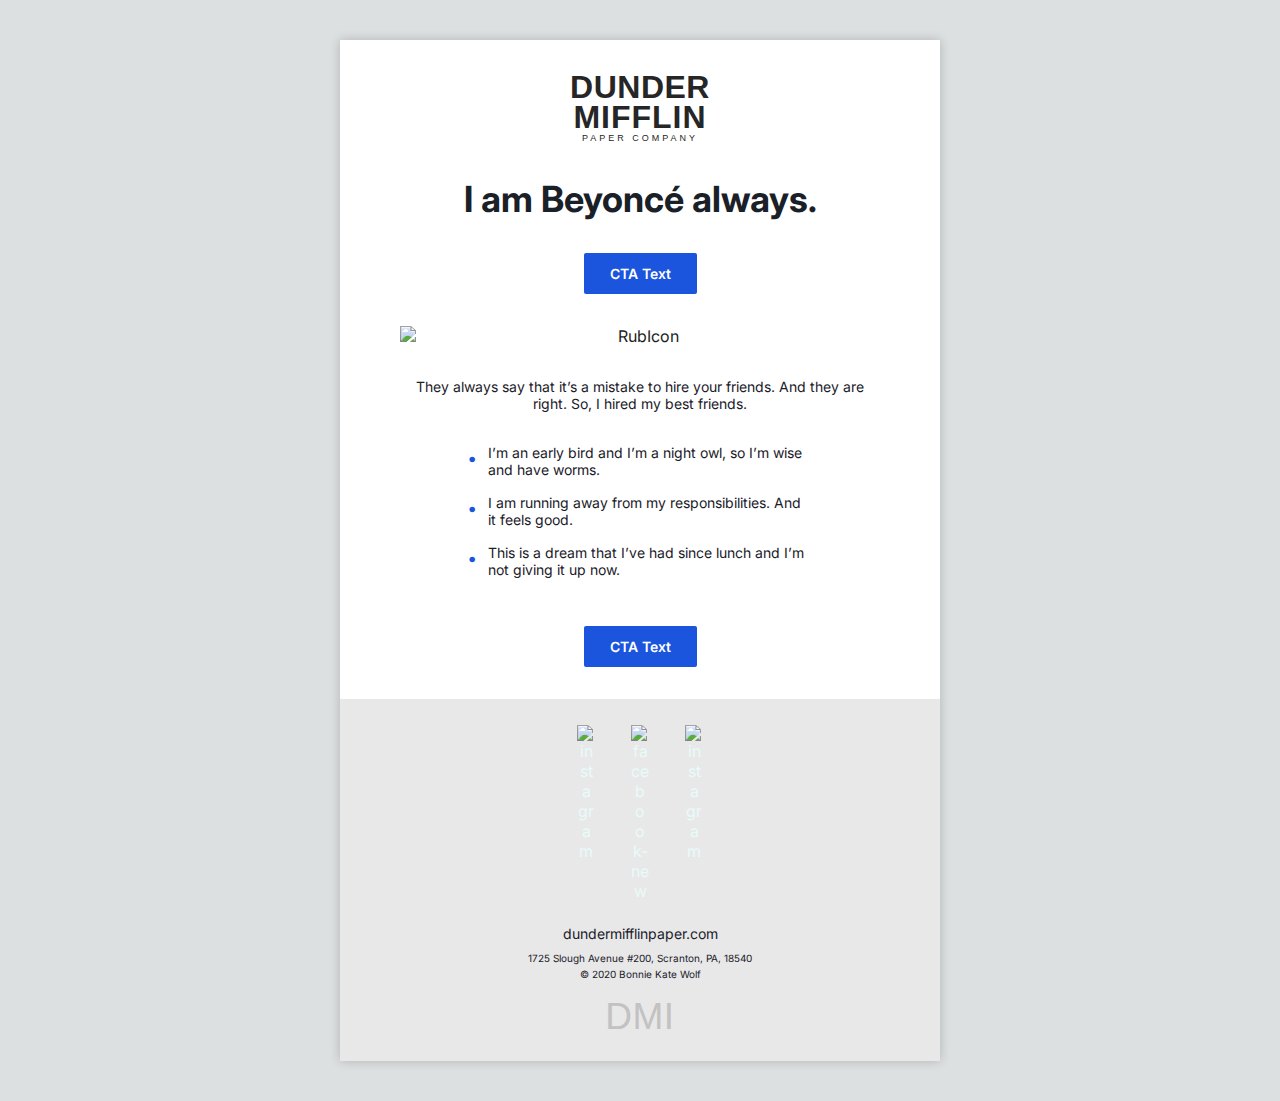
==== bullets.html @ 0cfd828e "first commit" ====
<!DOCTYPE HTML PUBLIC "-//W3C//DTD HTML 4.01 Transitional//EN" "http://www.w3.org/TR/html4/loose.dtd">
<html xmlns="http://www.w3.org/1999/xhtml" lang="ru">

<head>
    <meta http-equiv="content-type" content="text/html" charset="UTF-8" />
    <meta name="x-apple-disable-message-reformatting">
    <title>WP plugins</title>
    <style type="text/css">
        @import url('https://fonts.googleapis.com/css2?family=Inter:ital,opsz,wght@0,14..32,100..900;1,14..32,100..900&display=swap');
        @import url('https://fonts.cdnfonts.com/css/impact');
        @import url('https://fonts.cdnfonts.com/css/futura-pt');

        html {
            -webkit-text-size-adjust: none;
            -ms-text-size-adjust: none;
        }

        .inter {
            font-family: "Inter", serif;
        }

        table {
            border-spacing: 0;
            mso-cellspacing: 0;
            mso-padding-alt: 0;
        }

        td {
            padding: 0;
        }

        #outlook a {
            padding: 0;
        }

        a {
            text-decoration: none;
            color: #e8fbfa;
            font-size: 16px;
        }



        @media screen and (max-width: 599.98px) {}

        @media screen and (max-width: 399.98px) {

            .mobile-col-padding {
                padding-right: 0 !important;
                padding-left: 0 !important;
            }

            .two-columns .column img {
                width: 100% !important;
                max-width: 100% !important;
            }
        }
    </style>
    <!--[if (gte mso 9)|(IE)]>
        <style type="text/css">
            table {border-collapse: collapse !important;}
        </style>
    <![endif]-->

    <!--[if (gte mso 9)|(IE)]>
        <xml>
            <o:OfficeDocumentSettings>
            <o:AllowPNG/>
            <o:PixelsPerInch>96</o:PixelsPerInch>
            </o:OfficeDocumentSettings>
        </xml>
    <![endif]-->
</head>

<body style="margin:0; padding:0; min-width:100%; background-color: #dde0e1;">
    <!--[if (gte mso 9)|(IE)]>
        <style type="text/css">
            body {background-color: #dde0e1!important;}
            body, table, td, p, a {font-family: sans-serif, Arial, Helvetica!important;}
        </style>
     <![endif]-->
    <center style="width: 100%; table-layout:fixed; background-color: #dde0e1; padding-top: 40px; padding-bottom: 40px;">

        <!-- Preheader (remove comment) -->

        <div class="preheader" style="margin: 0; font-size: 0px; font-color:#ffffff; line-height: 1px; mso-line-height-rule:exactly; display: none;max-width: 0px;max-height: 0px;opacity: 0;overflow: hidden; mso-hide:all;">
            Макет письма Dunder Mifflin verstaem.online
        </div>

        <!-- End Preheader (remove comment) -->
        <!--[if (gte mso 9)|(IE)]>
          <table width="600" align="center" border="0" cellspacing="0" cellpadding="0" role="presentation"
            style="color:#1C1E23;">
            <tr>
            <td>
        <![endif]-->
        <div style="max-width: 600px; background-color: #fafdfe; box-shadow: 0 0 10px rgba(0, 0, 0, .2);">

            <!--[if (gte mso 9)|(IE)]>
            <table width="600" align="center" border="0" cellspacing="0" cellpadding="0" role="presentation" style="color:#fafdfe; ">
                <tr><td>
            <![endif]-->
            <table align="center" border="0" cellspacing="0" cellpadding="0" role="presentation"
                style="color:#1C1E23; font-family: Inter, Arial, 'MS Sans Serif', sans-serif; background-color: #ffffff; margin:0; padding:0px;width: 100%; max-width: 600px;">
                <tbody>
                    <tr align="center">
                        <td align="center">
                            <!-- LOGO -->
                            <table align="center" border="0" cellspacing="0" cellpadding="0" role="presentation" style="padding: 32px; margin:0; width: 100%; max-width: 600px;">
                                <tbody>
                                    <tr style="padding: 0; margin: 0;">
                                        <td style="line-height: 30px;">
                                            <p style="margin: 0; margin: 0; text-align: center; font-family: 'Impact', sans-serif; font-size: 32px; font-weight: 900; color: #262626; letter-spacing: 0.5px;">
                                                DUNDER</p>
                                            <p style="margin: 0; margin: 0; text-align: center; font-family: 'Impact', sans-serif; font-size: 32px; font-weight: 900; color: #262626; letter-spacing: 1px;">
                                                MIFFLIN</p>
                                            <p style="margin: 0; margin: 0; text-align: center; font-family: 'Futura PT', sans-serif; font-size: 9px; font-weight: 400; color: #262626; text-transform: uppercase; letter-spacing: 3px; line-height: 13px;">
                                                Paper Company</p>
                                        </td>
                                    </tr>
                                </tbody>
                            </table>
                            <!-- End Logo -->
                        </td>
                    </tr>
                    <!-- Title -->
                    <tr align="center">
                        <td align="center">
                            <table align="center" border="0" cellspacing="0" cellpadding="0" role="presentation" style="padding: 0; margin:0; width: 100%; max-width: 600px;">
                                <tbody>
                                    <tr style="padding: 0; margin: 0;">
                                        <td>
                                            <h1 style="margin: 0; margin: 0; text-align: center; font-family: 'Inter', sans-serif; font-size: 36px; font-weight: 700; color: #1A2028; letter-spacing: normal; line-height: 44px;">
                                                I am Beyoncé always.
                                            </h1>
                                        </td>
                                    </tr>
                                </tbody>
                            </table>
                        </td>
                    </tr>
                    <!-- End Title -->
                    <!--  Button-1 --> 
                    <tr>
                        <td>
                            <table align="center" border="0" cellspacing="0" cellpadding="0" role="presentation" style="padding: 0;">
                                <tbody>
                                    <tr>
                                        <td style="padding-top: 32px;">
                                            <a href="https://verstaem.online/" target="_blank" style="font-family: Inter, Arial, 'MS Sans Serif', sans-serif; background: #1B54DD; padding: 0 0 0 0; text-align: center; font-size: 14px; font-weight: 600; line-height: 17px; padding: 12px 26px; text-decoration: none; display: inline-block; color: #ffffff; border-radius: 2px;">
                                                CTA Text
                                            </a>
                                        </td>
                                    </tr>
                                </tbody>
                            </table>
                        </td>
                    </tr>
                    <!-- End Button-1 --> 
                    <!-- Block Picture --> 
                    <tr>
                        <td>
                            <table align="center" border="0" cellspacing="0" cellpadding="0" role="presentation" width="100%" style="margin:0 auto 0 auto; max-width:600px; padding:0">
                                <tbody>
                                    <tr>
                                        <td align="center" style="padding: 32px 20px 0;">
                                            <img src="http://z91117el.beget.tech/assets/img/photo1.png" width="480" alt="RubIcon" border="0" style="display:block; margin:0 auto 0 auto; max-width:480px; width:100%">
                                        </td>
                                    </tr>
                                    <tr>
                                        <td style="padding: 32px 20px 0;">
                                            <p style="text-align: center; margin:0; font-family: Inter, Arial, 'MS Sans Serif', sans-serif; font-size: 14px; font-weight: 400; line-height: 17px; color: #1A2028; margin:0 auto 0 auto; max-width:480px; width:100%">
                                                They always say that it’s a mistake to hire your friends. And they are right. So, I hired my best friends.
                                            </p>
                                        </td>
                                    </tr>
                                </tbody>
                            </table>
                        </td>
                    </tr>
                    <!-- End Block Picture --> 
                    <!-- Block Content --> 
                    <tr>
                        <td align="center">
                            <table border="0" cellspacing="0" cellpadding="0" role="presentation" style="display: inline-block; padding-top: 32px; ">
                                <tbody>
                                    <tr >
                                        <td style="display: inline-block; vertical-align:top; padding-right: 12px;">
                                            <p style="text-align: center; color: #1b54dd; font-family: Inter, Arial, 'MS Sans Serif', sans-serif; font-size: 34px; font-weight: 700; line-height: 12px; margin: 0;">.</p>
                                        </td>
                                        <td>
                                            <p style="width: 324px; font-family: Inter, Arial, 'MS Sans Serif', sans-serif; font-size: 14px; font-weight: 400; line-height: 17px; color: #1A2028; margin: 0 0 16px 0;">
                                                I’m an early bird and I’m a night owl, so I’m wise and have worms.
                                            </p>
                                        </td>
                                    </tr>
                                    <tr>
                                        <td style="display: inline-block; vertical-align:top; padding-right: 12px;">
                                            <p style="text-align: center; color: #1b54dd; font-family: Inter, Arial, 'MS Sans Serif', sans-serif; font-size: 34px; font-weight: 700; line-height: 12px; margin: 0;">.</p>
                                        </td>
                                        <td>
                                            <p style="width: 324px; font-family: Inter, Arial, 'MS Sans Serif', sans-serif; font-size: 14px; font-weight: 400; line-height: 17px; color: #1A2028; margin: 0 0 16px 0;">
                                                I am running away from my responsibilities. And it feels good.
                                            </p>
                                        </td>
                                    </tr>
                                    <tr>
                                        <td style="display: inline-block; vertical-align:top; padding-right: 12px;">
                                            <p style="text-align: center; color: #1b54dd; font-family: Inter, Arial, 'MS Sans Serif', sans-serif; font-size: 34px; font-weight: 700; line-height: 12px; margin: 0;">.</p>
                                        </td>
                                        <td>
                                            <p style="width: 324px; font-family: Inter, Arial, 'MS Sans Serif', sans-serif; font-size: 14px; font-weight: 400; line-height: 17px; color: #1A2028; margin: 0 0 16px 0;">
                                                This is a dream that I’ve had since lunch and I’m not giving it up now.
                                            </p>
                                        </td>
                                    </tr>
                                </tbody>
                            </table>
                        </td>
                    </tr>
                    <!--End Block Content --> 
                    <!-- Button-2 --> 
                    <tr align="center">
                        <td align="center">
                            <table align="center" border="0" cellspacing="0" cellpadding="0" role="presentation">
                                <tbody>
                                    <tr>
                                        <td style="text-align: left; padding: 32px;">
                                            <a href="https://verstaem.online/" target="_blank" style="font-family: Inter, Arial, 'MS Sans Serif', sans-serif; background: #1B54DD; padding: 0 0 0 0; text-align: center; font-size: 14px; font-weight: 600; line-height: 17px; padding: 12px 26px; text-decoration: none; display: inline-block; color: #ffffff; border-radius: 2px;">
                                                CTA Text
                                            </a>
                                        </td>
                                    </tr>
                                </tbody>
                            </table>
                        </td>
                    </tr>
                    <!-- End Button-2 --> 
                    <!-- Footer --> 
                    <tr>
                        <td>
                            <table align="center" border="0" cellspacing="0" cellpadding="0" role="presentation" style="background-color: #E8E8E8; margin:0; width: 100%; max-width: 600px;">
                                <tbody>
                                    <tr align="center" style="padding: 0; margin: 0;">
                                        <!-- ico social-->
                                        <td style="padding: 0; text-align: center; width: 100%; max-width: 118px;">
                                            <!--[if mso | IE]>
                                            <table role="presentation" border="0" cellpadding="0" cellspacing="0">
                                                <tr>
                                                <td>
                                            <![endif]-->
                                            <table border="0" cellpadding="0" cellspacing="0" role="presentation" style="vertical-align:top; display: inline-block; width: 100%; max-width: 50px; padding: 26px 16px 16px 16px;"  width="100%">
                                                <tbody>
                                                    <tr>
                                                        <td align="center" vertical-align="middle" class="social" style="font-size:0px; padding: 0; word-break:break-word;">
                                                            <a href="https://verstaem.online/" style="display:inline-block; background:transparent; margin:0; text-decoration:none; text-transform:none; mso-padding-alt:0px;" target="_blank">
                                                                <img src="https://img.icons8.com/?size=100&id=rQfEoE6vlrLk&format=png&color=262626" alt="instagram" border="0" width="18" style="max-width: 18px;">
                                                            </a>
                                                        </td>
                                                    </tr>
                                                </tbody>
                                            </table>
                                            <!--[if mso | IE]>
                                                </td>
                                                <td>
                                            <![endif]-->
                                            <table border="0" cellpadding="0" cellspacing="0" role="presentation" style="vertical-align:top; display: inline-block; width: 100%; max-width: 50px; padding: 26px 16px 16px 16px;" width="100%">
                                                <tbody>
                                                    <tr>
                                                        <td align="center" vertical-align="middle" class="social" style="font-size:0px; padding:0; word-break:break-word;">
                                                            <a href="https://verstaem.online/" style="display:inline-block; background:transparent; margin:0; text-decoration:none; text-transform:none; mso-padding-alt:0px;" target="_blank">
                                                                <img src="https://img.icons8.com/?size=256&id=434&format=png&color=262626" alt="facebook-new" border="0" width="18" style="max-width: 18px;">
                                                            </a>
                                                        </td>
                                                    </tr>
                                                </tbody>
                                            </table>
                                            <!--[if mso | IE]>
                                                </td>
                                                <td>
                                            <![endif]-->
                                            <table border="0" cellpadding="0" cellspacing="0" role="presentation" style="vertical-align:top; vertical-align:top; display: inline-block; width: 100%; max-width: 50px; padding: 26px 16px 16px 16px;" width="100%">
                                                <tbody>
                                                    <tr>
                                                        <td align="center" vertical-align="middle" class="social" style="font-size:0px; padding:0; word-break:break-word;">
                                                            <a href="https://verstaem.online/" style="display:inline-block; background:transparent; margin:0; text-decoration:none; text-transform:none; mso-padding-alt:0px;" target="_blank">
                                                                <img src="https://img.icons8.com/?size=100&id=GEBzwByLyRUr&format=png&color=262626" alt="instagram" border="0" width="18" style="max-width: 18px;">
                                                            </a>
                                                        </td>
                                                    </tr>
                                                </tbody>
                                            </table>
                                            <!--[if mso | IE]>
                                                </td></tr>
                                                </table>
                                            <![endif]-->
                                        </td>
                                        <!-- End ico social-->
                                    </tr>
                                    <tr>
                                        <td style="padding: 8px 20px 0;">
                                            <p style="text-align: center; margin:0; font-family: Inter, Arial, 'MS Sans Serif', sans-serif; font-size: 14px; font-weight: 400; line-height: 17px; color: #1A2028;">
                                                dundermifflinpaper.com
                                            </p>
                                        </td>
                                    </tr>
                                    <tr>
                                        <td style="padding: 8px">
                                            <table  border="0" cellpadding="0" cellspacing="0" width="100%" style="border-collapse:collapse; max-width:600px; padding:0; background-color: #E8E8E8; margin:0; width: 100%;">
                                                <tbody>
                                                    <tr>
                                                        <td>
                                                            <p style="text-align: center; margin:0; font-family: Inter, Arial, 'MS Sans Serif', sans-serif; font-size: 10px; font-weight: 400; line-height: 16px; color: #1A2028;">
                                                                1725 Slough Avenue #200, Scranton, PA, 18540
                                                            </p>
                                                        </td>
                                                    </tr>
                                                    <tr>
                                                        <td>
                                                            <p style="text-align: center; margin:0; font-family: Inter, Arial, 'MS Sans Serif', sans-serif; font-size: 10px; font-weight: 400; line-height: 16px; color: #1A2028;">
                                                                © 2020 Bonnie Kate Wolf
                                                            </p>
                                                        </td>
                                                    </tr>
                                                </tbody>
                                            </table>
                                        </td>
                                    </tr>
                                    <tr>
                                        <table border="0" cellpadding="0" cellspacing="0" width="100%" style="border-collapse:collapse; margin:0 auto 0 auto; max-width:600px; padding:0; background-color: #E8E8E8; margin:0; width: 100%;">
                                            <tbody>
                                                <tr>
                                                    <td style="padding: 8px 0 26px">
                                                        <p style="margin: 0; margin: 0; text-align: center; font-family: 'Impact', sans-serif; font-size: 37px; font-weight: 400; color: #C2C2C2; letter-spacing: 0.5px; line-height: 1;">
                                                            DMI
                                                        </p>
                                                    </td>
                                                </tr>
                                            </tbody>
                                        </table>
                                    </tr>
                                </tbody>
                            </table>
                        </td>
                    </tr>
                    <!-- End Footer -->
                </tbody>
            </table>
            <!--[if (gte mso 9)|(IE)]>
                </td>
                </tr>
                </table>
            <![endif]-->
        </div>
    </center>
</body>

</html>
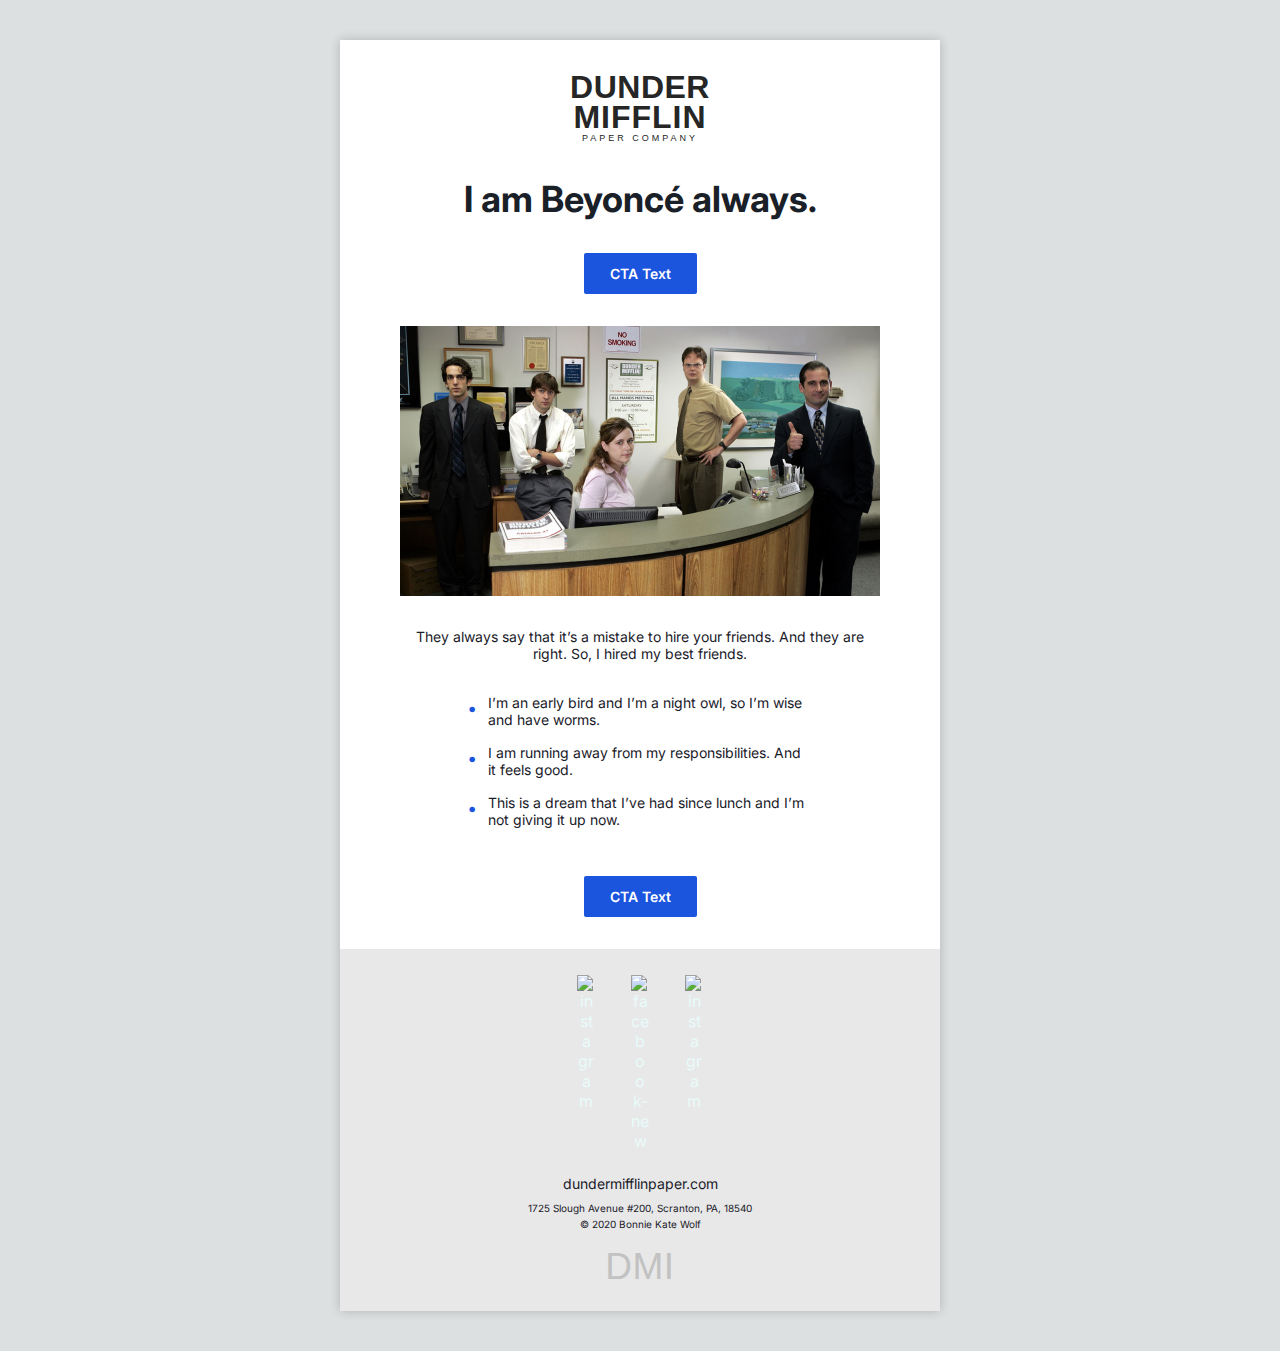
==== commit 1e46b255: "third commit, fixed img" ====
--- a/bullets.html
+++ b/bullets.html
@@ -164,7 +164,7 @@
                                 <tbody>
                                     <tr>
                                         <td align="center" style="padding: 32px 20px 0;">
-                                            <img src="http://z91117el.beget.tech/assets/img/photo1.png" width="480" alt="RubIcon" border="0" style="display:block; margin:0 auto 0 auto; max-width:480px; width:100%">
+                                            <img src="https://shal-work.github.io/dunder_mifflin_email/assets/img/photo1.png" width="480" alt="RubIcon" border="0" style="display:block; margin:0 auto 0 auto; max-width:480px; width:100%">
                                         </td>
                                     </tr>
                                     <tr>
